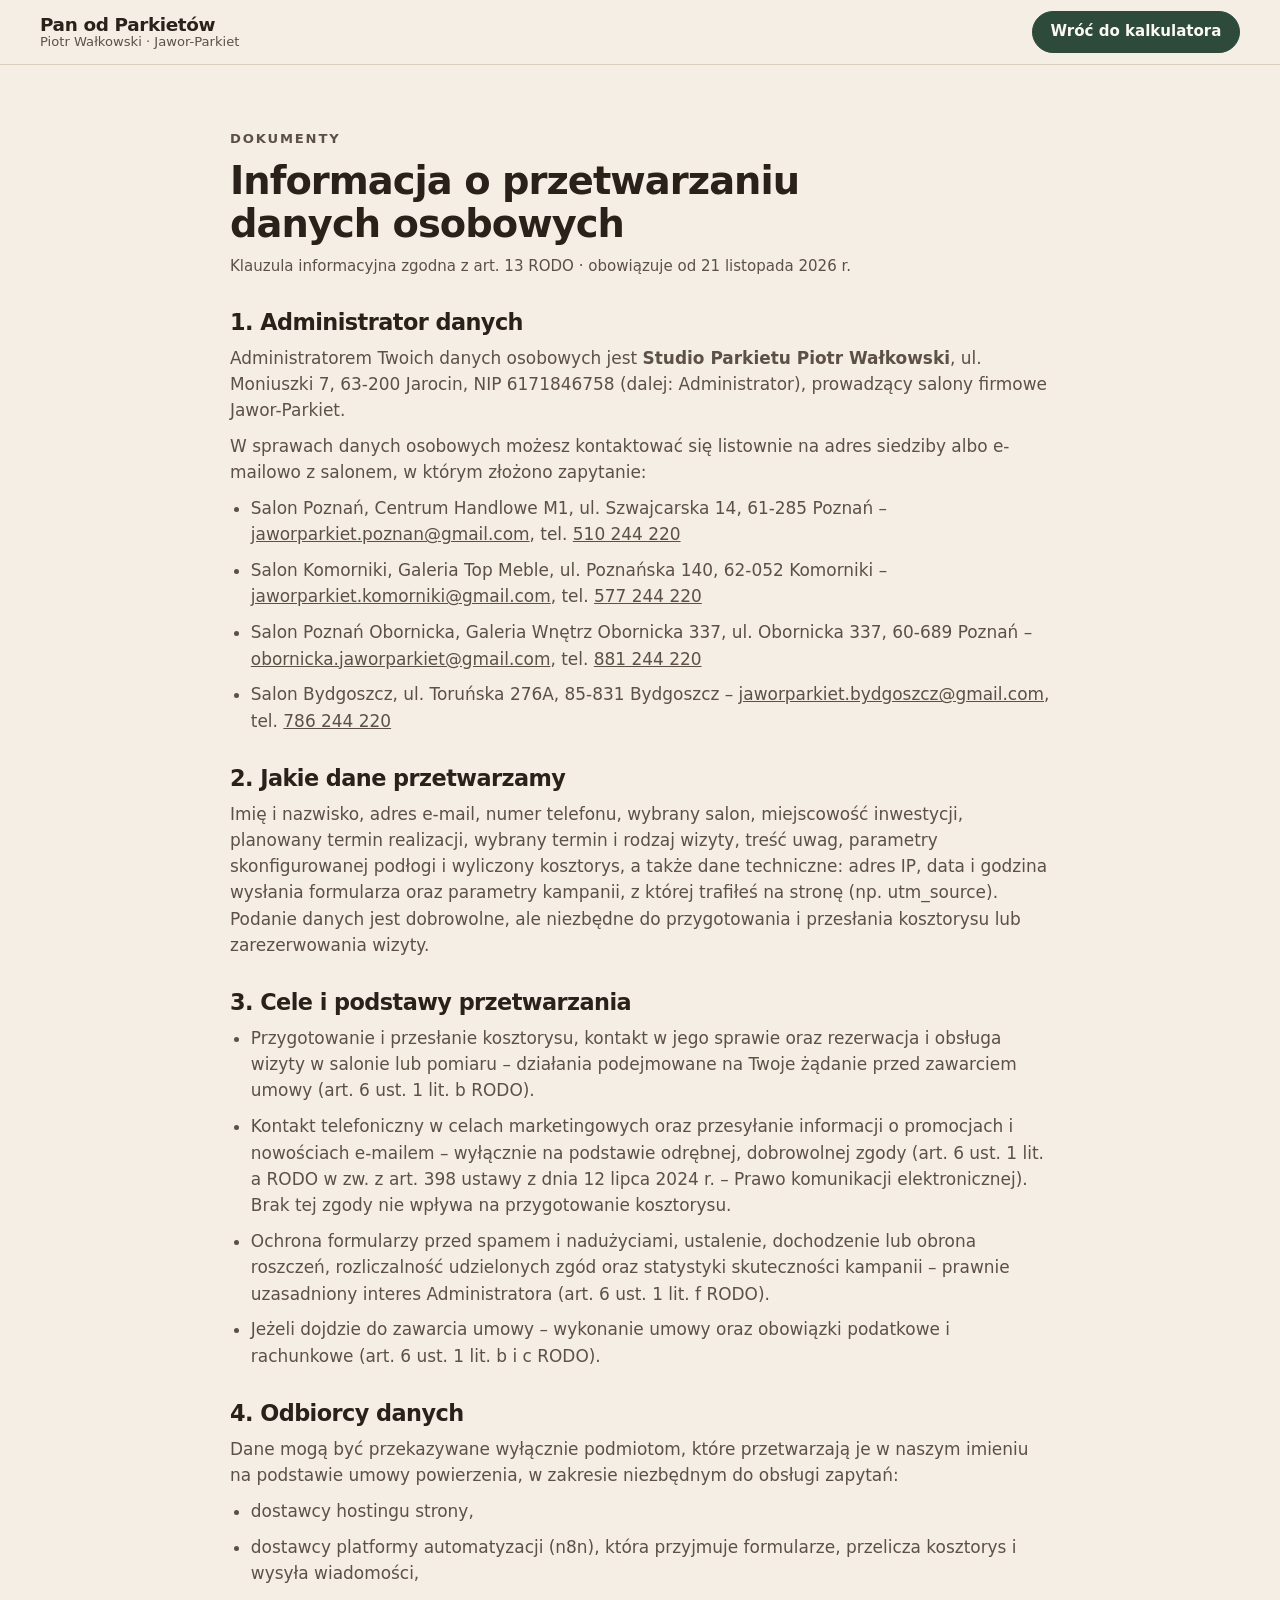
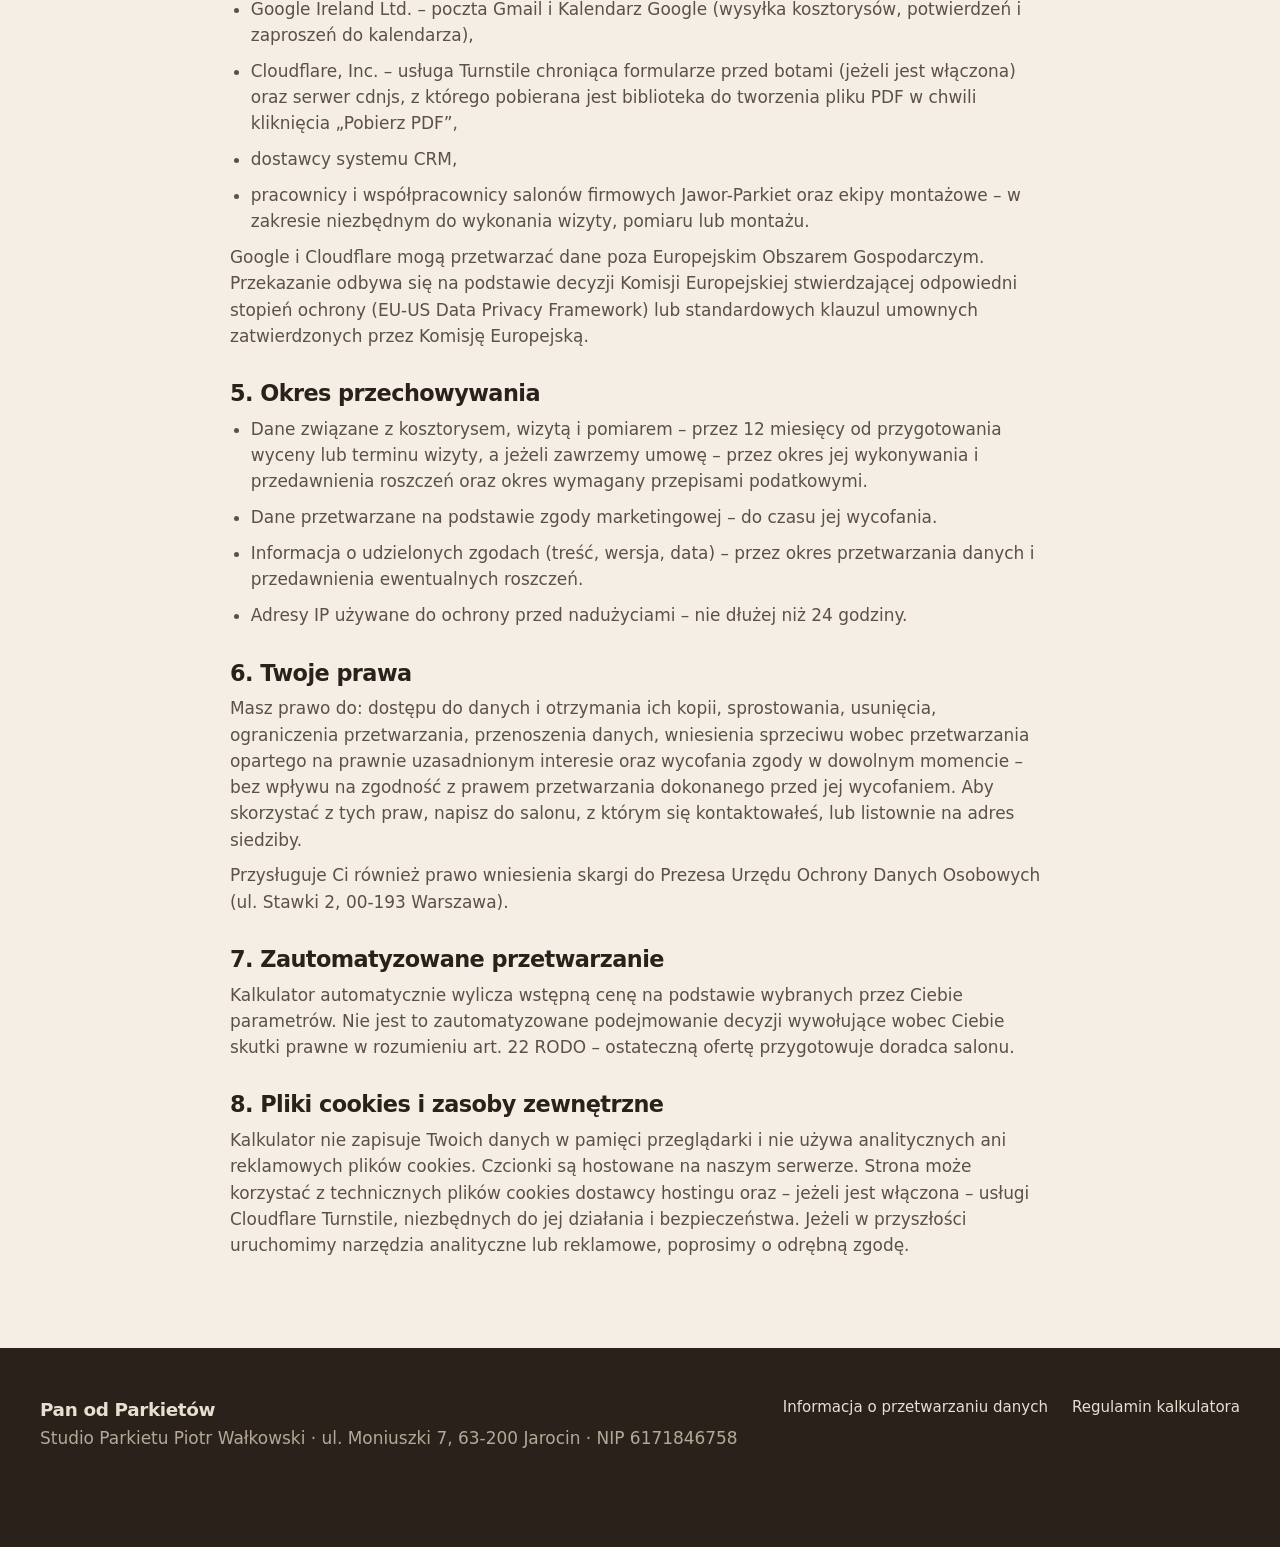
==== polityka-prywatnosci.html @ 7c025606 "Demo konfiguratora Pan od Parkietów (v3) Zastępuje poprzednią wersję: wycena liczona na serwerze, ka" ====
<!doctype html>
<html lang="pl">
<head>
<meta charset="utf-8">
<meta name="viewport" content="width=device-width, initial-scale=1">
<title>Informacja o przetwarzaniu danych osobowych – Pan od Parkietów</title>
<meta name="robots" content="noindex, follow">
<link rel="stylesheet" href="style.css">
</head>
<body>
<header class="topbar"><div class="wrap topbar__in">
  <a href="index.html" class="brand"><span class="brand__name">Pan od Parkietów</span><span class="brand__sub">Piotr Wałkowski · Jawor-Parkiet</span></a>
  <a href="index.html#kalkulator" class="btn btn--sm">Wróć do kalkulatora</a>
</div></header>
<main class="legal"><div class="wrap">
<p class="eyebrow">Dokumenty</p>
<h1>Informacja o przetwarzaniu danych osobowych</h1>
<p class="meta muted">Klauzula informacyjna zgodna z art. 13 RODO · obowiązuje od 21 listopada 2026 r.</p>

<h2>1. Administrator danych</h2>
<p>Administratorem Twoich danych osobowych jest <b>Studio Parkietu Piotr Wałkowski</b>, ul. Moniuszki 7, 63-200 Jarocin, NIP 6171846758 (dalej: Administrator), prowadzący salony firmowe Jawor-Parkiet.</p>
<p>W sprawach danych osobowych możesz kontaktować się listownie na adres siedziby albo e-mailowo z salonem, w którym złożono zapytanie:</p>
<ul>
<li>Salon Poznań, Centrum Handlowe M1, ul. Szwajcarska 14, 61-285 Poznań – <a href="mailto:jaworparkiet.poznan@gmail.com">jaworparkiet.poznan@gmail.com</a>, tel. <a href="tel:+48510244220">510 244 220</a></li>
<li>Salon Komorniki, Galeria Top Meble, ul. Poznańska 140, 62-052 Komorniki – <a href="mailto:jaworparkiet.komorniki@gmail.com">jaworparkiet.komorniki@gmail.com</a>, tel. <a href="tel:+48577244220">577 244 220</a></li>
<li>Salon Poznań Obornicka, Galeria Wnętrz Obornicka 337, ul. Obornicka 337, 60-689 Poznań – <a href="mailto:obornicka.jaworparkiet@gmail.com">obornicka.jaworparkiet@gmail.com</a>, tel. <a href="tel:+48881244220">881 244 220</a></li>
<li>Salon Bydgoszcz, ul. Toruńska 276A, 85-831 Bydgoszcz – <a href="mailto:jaworparkiet.bydgoszcz@gmail.com">jaworparkiet.bydgoszcz@gmail.com</a>, tel. <a href="tel:+48786244220">786 244 220</a></li>
</ul>

<h2>2. Jakie dane przetwarzamy</h2>
<p>Imię i nazwisko, adres e-mail, numer telefonu, wybrany salon, miejscowość inwestycji, planowany termin realizacji, wybrany termin i rodzaj wizyty, treść uwag, parametry skonfigurowanej podłogi i wyliczony kosztorys, a także dane techniczne: adres IP, data i godzina wysłania formularza oraz parametry kampanii, z której trafiłeś na stronę (np. utm_source). Podanie danych jest dobrowolne, ale niezbędne do przygotowania i przesłania kosztorysu lub zarezerwowania wizyty.</p>

<h2>3. Cele i podstawy przetwarzania</h2>
<ul>
<li>Przygotowanie i przesłanie kosztorysu, kontakt w jego sprawie oraz rezerwacja i obsługa wizyty w salonie lub pomiaru – działania podejmowane na Twoje żądanie przed zawarciem umowy (art. 6 ust. 1 lit. b RODO).</li>
<li>Kontakt telefoniczny w celach marketingowych oraz przesyłanie informacji o promocjach i nowościach e-mailem – wyłącznie na podstawie odrębnej, dobrowolnej zgody (art. 6 ust. 1 lit. a RODO w zw. z art. 398 ustawy z dnia 12 lipca 2024 r. – Prawo komunikacji elektronicznej). Brak tej zgody nie wpływa na przygotowanie kosztorysu.</li>
<li>Ochrona formularzy przed spamem i nadużyciami, ustalenie, dochodzenie lub obrona roszczeń, rozliczalność udzielonych zgód oraz statystyki skuteczności kampanii – prawnie uzasadniony interes Administratora (art. 6 ust. 1 lit. f RODO).</li>
<li>Jeżeli dojdzie do zawarcia umowy – wykonanie umowy oraz obowiązki podatkowe i rachunkowe (art. 6 ust. 1 lit. b i c RODO).</li>
</ul>

<h2>4. Odbiorcy danych</h2>
<p>Dane mogą być przekazywane wyłącznie podmiotom, które przetwarzają je w naszym imieniu na podstawie umowy powierzenia, w zakresie niezbędnym do obsługi zapytań:</p>
<ul>
<li>dostawcy hostingu strony,</li>
<li>dostawcy platformy automatyzacji (n8n), która przyjmuje formularze, przelicza kosztorys i wysyła wiadomości,</li>
<li>Google Ireland Ltd. – poczta Gmail i Kalendarz Google (wysyłka kosztorysów, potwierdzeń i zaproszeń do kalendarza),</li>
<li>Cloudflare, Inc. – usługa Turnstile chroniąca formularze przed botami (jeżeli jest włączona) oraz serwer cdnjs, z którego pobierana jest biblioteka do tworzenia pliku PDF w chwili kliknięcia „Pobierz PDF”,</li>
<li>dostawcy systemu CRM,</li>
<li>pracownicy i współpracownicy salonów firmowych Jawor-Parkiet oraz ekipy montażowe – w zakresie niezbędnym do wykonania wizyty, pomiaru lub montażu.</li>
</ul>
<p>Google i Cloudflare mogą przetwarzać dane poza Europejskim Obszarem Gospodarczym. Przekazanie odbywa się na podstawie decyzji Komisji Europejskiej stwierdzającej odpowiedni stopień ochrony (EU-US Data Privacy Framework) lub standardowych klauzul umownych zatwierdzonych przez Komisję Europejską.</p>

<h2>5. Okres przechowywania</h2>
<ul>
<li>Dane związane z kosztorysem, wizytą i pomiarem – przez 12 miesięcy od przygotowania wyceny lub terminu wizyty, a jeżeli zawrzemy umowę – przez okres jej wykonywania i przedawnienia roszczeń oraz okres wymagany przepisami podatkowymi.</li>
<li>Dane przetwarzane na podstawie zgody marketingowej – do czasu jej wycofania.</li>
<li>Informacja o udzielonych zgodach (treść, wersja, data) – przez okres przetwarzania danych i przedawnienia ewentualnych roszczeń.</li>
<li>Adresy IP używane do ochrony przed nadużyciami – nie dłużej niż 24 godziny.</li>
</ul>

<h2>6. Twoje prawa</h2>
<p>Masz prawo do: dostępu do danych i otrzymania ich kopii, sprostowania, usunięcia, ograniczenia przetwarzania, przenoszenia danych, wniesienia sprzeciwu wobec przetwarzania opartego na prawnie uzasadnionym interesie oraz wycofania zgody w dowolnym momencie – bez wpływu na zgodność z prawem przetwarzania dokonanego przed jej wycofaniem. Aby skorzystać z tych praw, napisz do salonu, z którym się kontaktowałeś, lub listownie na adres siedziby.</p>
<p>Przysługuje Ci również prawo wniesienia skargi do Prezesa Urzędu Ochrony Danych Osobowych (ul. Stawki 2, 00-193 Warszawa).</p>

<h2>7. Zautomatyzowane przetwarzanie</h2>
<p>Kalkulator automatycznie wylicza wstępną cenę na podstawie wybranych przez Ciebie parametrów. Nie jest to zautomatyzowane podejmowanie decyzji wywołujące wobec Ciebie skutki prawne w rozumieniu art. 22 RODO – ostateczną ofertę przygotowuje doradca salonu.</p>

<h2>8. Pliki cookies i zasoby zewnętrzne</h2>
<p>Kalkulator nie zapisuje Twoich danych w pamięci przeglądarki i nie używa analitycznych ani reklamowych plików cookies. Czcionki są hostowane na naszym serwerze. Strona może korzystać z technicznych plików cookies dostawcy hostingu oraz – jeżeli jest włączona – usługi Cloudflare Turnstile, niezbędnych do jej działania i bezpieczeństwa. Jeżeli w przyszłości uruchomimy narzędzia analityczne lub reklamowe, poprosimy o odrębną zgodę.</p>

</div></main>
<footer class="footer"><div class="wrap footer__in">
  <div><span class="brand__name">Pan od Parkietów</span><p class="muted">Studio Parkietu Piotr Wałkowski · ul. Moniuszki 7, 63-200 Jarocin · NIP 6171846758</p></div>
  <div class="footer__links"><a href="polityka-prywatnosci.html">Informacja o przetwarzaniu danych</a><a href="regulamin.html">Regulamin kalkulatora</a></div>
</div></footer>
</body></html>
---- style.css ----
/* Inter hostowany lokalnie (bez Google Fonts – brak przekazywania IP do Google).
   Plik fonts/InterVariable.woff2: https://rsms.me/inter/ (licencja SIL OFL). Gdy go brak, strona użyje czcionki systemowej. */
@font-face{font-family:'Inter';font-style:normal;font-weight:100 900;font-display:swap;src:url(fonts/InterVariable.woff2) format('woff2')}
:root{
  --bg:#f4eee4; --bg2:#ebe3d5; --paper:#fbf8f2; --ink:#2a211b; --ink2:#5d5147; --line:#d9cdbb;
  --green:#2d4a3a; --green2:#24392d; --brass:#a9824a; --brass-l:#e7d6b6; --ok:#3f6b4f; --bad:#a3402a;
  --serif:'Inter', system-ui, -apple-system, 'Segoe UI', Roboto, sans-serif; --sans:var(--serif);
  --r:14px; --r-s:9px;
  --t-xs:clamp(.75rem,.72rem + .15vw,.82rem); --t-sm:clamp(.86rem,.83rem + .15vw,.94rem); --t-b:clamp(1rem,.97rem + .15vw,1.06rem);
  --t-lg:clamp(1.15rem,1.05rem + .5vw,1.4rem); --t-xl:clamp(1.6rem,1.3rem + 1.4vw,2.4rem); --t-hero:clamp(2.2rem,1.4rem + 3.6vw,4.4rem);
}
*{box-sizing:border-box;margin:0;padding:0}
html{scroll-behavior:smooth;scroll-padding-top:72px;-webkit-text-size-adjust:100%}
body{font-family:var(--sans);font-size:var(--t-b);line-height:1.55;color:var(--ink);background:var(--bg);-webkit-font-smoothing:antialiased}
img{display:block;max-width:100%;height:auto}
a{color:inherit}
button,input,select{font:inherit;color:inherit}
.wrap{width:min(1200px,100% - 2.5rem);margin-inline:auto}
h1,h2,h3{font-family:var(--serif);font-weight:600;line-height:1.12;letter-spacing:-.025em;text-wrap:balance}
h2{font-size:var(--t-xl);margin-bottom:1.5rem}
h1 em,h2 em{font-style:normal;color:var(--green)}
.eyebrow{font-size:var(--t-xs);text-transform:uppercase;letter-spacing:.14em;font-weight:600;color:var(--brass);margin-bottom:.8rem}
.eyebrow--light{color:var(--brass-l)}
.muted{color:var(--ink2)} .small{font-size:var(--t-sm)}
.sr{position:absolute!important;width:1px;height:1px;overflow:hidden;clip:rect(0 0 0 0);white-space:nowrap;border:0;padding:0;margin:-1px}
.skip{position:absolute;left:1rem;top:-60px;z-index:100;background:var(--ink);color:#fff;padding:.6rem 1rem;border-radius:var(--r-s);text-decoration:none}.skip:focus{top:1rem}
:focus-visible{outline:2px solid var(--brass);outline-offset:3px}

.btn{display:inline-flex;align-items:center;justify-content:center;gap:.5rem;min-height:48px;padding:.75rem 1.4rem;border-radius:999px;border:1.5px solid var(--green);background:var(--green);color:#fbf8f2;text-decoration:none;font-weight:600;cursor:pointer;transition:background .2s,transform .15s,opacity .2s}
.btn:hover{background:var(--green2)} .btn:active{transform:translateY(1px)}
.btn:disabled{opacity:.35;cursor:not-allowed}
.btn--ghost{background:transparent;color:var(--green)} .btn--ghost:hover{background:rgba(45,74,58,.07)}
.btn--sm{min-height:40px;padding:.5rem 1.1rem;font-size:var(--t-sm)}
.btn--block{width:100%}
.link{background:none;border:0;color:var(--green);font-weight:600;text-decoration:none;cursor:pointer;padding:.25rem 0}
.link:hover{text-decoration:underline}

/* topbar */
.topbar{position:sticky;top:0;z-index:30;background:rgba(244,238,228,.88);backdrop-filter:blur(10px);border-bottom:1px solid var(--line)}
.topbar__in{display:flex;align-items:center;gap:1.5rem;height:64px}
.brand{text-decoration:none;display:flex;flex-direction:column;line-height:1.1;margin-right:auto}
.brand__name{font-family:var(--serif);font-size:1.15rem;font-weight:700;letter-spacing:-.02em}
.brand__sub{font-size:var(--t-xs);color:var(--ink2)}
.topnav{display:flex;gap:1.5rem;font-size:var(--t-sm)} .topnav a{text-decoration:none;color:var(--ink2)} .topnav a:hover{color:var(--ink)}

/* hero */
.hero{padding:clamp(2.5rem,5vw,5rem) 0 clamp(3rem,6vw,6rem)}
.hero__grid{display:grid;grid-template-columns:1.15fr .85fr;gap:clamp(2rem,5vw,5rem);align-items:center}
.hero h1{font-size:var(--t-hero);margin-bottom:1.5rem}
.lead{font-size:var(--t-lg);color:var(--ink2);max-width:36ch;line-height:1.5;margin-bottom:2rem}
.hero__cta{display:flex;flex-wrap:wrap;gap:.75rem}
.micro{margin-top:1rem;font-size:var(--t-sm);color:var(--ink2)}
.hero__media{position:relative;border-radius:var(--r);overflow:hidden;aspect-ratio:4/5;box-shadow:0 30px 60px -30px rgba(42,33,27,.45)}
.hero__media img{width:100%;height:100%;object-fit:cover;object-position:50% 20%}
.hero__tag{position:absolute;left:1rem;bottom:1rem;background:var(--paper);border-radius:var(--r-s);padding:.6rem .9rem;font-size:var(--t-xs);color:var(--ink2);display:flex;flex-direction:column}
.hero__tag span{font-family:var(--serif);font-size:1rem;font-weight:600;color:var(--ink)}

/* trust */
.trust{border-block:1px solid var(--line);background:var(--paper)}
.trust__grid{display:grid;grid-template-columns:repeat(4,1fr)}
.trust__grid div{padding:1.6rem 1rem;display:flex;flex-direction:column;gap:.2rem;border-left:1px solid var(--line)}
.trust__grid div:first-child{border-left:0}
.trust strong{font-family:var(--serif);font-size:var(--t-xl);font-weight:700;color:var(--green)}
.trust span{font-size:var(--t-sm);color:var(--ink2)}

/* how */
.how{padding:clamp(4rem,8vw,7rem) 0}
.how__list{list-style:none;display:grid;grid-template-columns:repeat(3,1fr);gap:2rem}
.how__list li{border-top:2px solid var(--ink);padding-top:1.2rem}
.how__n{font-family:var(--serif);color:var(--brass);font-size:var(--t-lg)}
.how__list h3{font-size:var(--t-lg);margin:.4rem 0 .5rem}
.how__list p{color:var(--ink2);max-width:34ch}

/* calculator */
.calc{background:var(--green2);color:#f4eee4;padding:clamp(3.5rem,7vw,6rem) 0;background-image:radial-gradient(1200px 500px at 90% -10%,rgba(169,130,74,.22),transparent 60%)}
.calc h2{color:#fbf8f2;margin:0}
.calc__head{display:flex;justify-content:space-between;align-items:flex-end;gap:2rem;margin-bottom:2rem;flex-wrap:wrap}
.progress{min-width:260px;flex:0 1 340px}
.progress__label{font-size:var(--t-sm);color:var(--brass-l)}
.progress__bar{height:4px;background:rgba(255,255,255,.15);border-radius:4px;margin-top:.5rem;overflow:hidden}
.progress__bar i{display:block;height:100%;background:var(--brass-l);width:12%;transition:width .4s ease}
.calc__body{display:grid;grid-template-columns:1fr 300px;gap:1.5rem;align-items:start}
.calc__panel{background:var(--paper);color:var(--ink);border-radius:var(--r);padding:clamp(1.25rem,3vw,2.25rem);min-height:480px;display:flex;flex-direction:column}
.step{flex:1;animation:fade .2s ease}
@keyframes fade{from{opacity:0;transform:translateY(6px)}to{opacity:1;transform:none}}
.step__t{font-size:var(--t-xl);margin-bottom:.5rem}
.step__s{color:var(--ink2);margin-bottom:1.5rem;max-width:60ch}
.opts{display:grid;gap:.9rem}
.opts--2{grid-template-columns:repeat(2,1fr)} .opts--3{grid-template-columns:repeat(3,1fr)} .opts--4{grid-template-columns:repeat(4,1fr)}
.opts--list{grid-template-columns:1fr 1fr}
.opt{position:relative;text-align:left;background:#fff;border:1.5px solid var(--line);border-radius:var(--r);padding:1rem;display:flex;flex-direction:column;gap:.45rem;cursor:pointer;transition:border-color .2s,box-shadow .2s,transform .15s;min-height:56px}
.opt:hover:not(:disabled){border-color:var(--brass);box-shadow:0 8px 24px -14px rgba(42,33,27,.35)}
.opt.is-sel{border-color:var(--green);box-shadow:0 0 0 2px var(--green) inset}
.opt.is-sel::after{content:"✓";position:absolute;top:.6rem;right:.7rem;width:22px;height:22px;border-radius:50%;background:var(--green);color:#fff;font-size:.75rem;display:grid;place-items:center}
.opt:disabled{opacity:.42;cursor:not-allowed;background:var(--bg)}
.opt__n{font-family:var(--serif);font-size:1.2rem;font-weight:500;display:flex;align-items:center;gap:.5rem;flex-wrap:wrap}
.opt__d{font-size:var(--t-sm);color:var(--ink2);line-height:1.4}
.opt__d--note{color:var(--brass);margin-top:.15rem}
.opt__pic{background:var(--bg);border-radius:var(--r-s);padding:.8rem;color:var(--green);display:block}
.picto{width:100%;height:auto;display:block}
.chip{align-self:flex-start;font-size:var(--t-xs);font-weight:600;padding:.2rem .6rem;border-radius:999px;background:var(--bg2);color:var(--ink2);white-space:nowrap}
.chip--ok{background:#e1ebe3;color:var(--ok)} .chip--acc{background:var(--brass-l);color:#6b4f25}
.row{display:flex;justify-content:space-between;align-items:center;gap:1rem;width:100%}
.row>span{display:flex;flex-direction:column;gap:.3rem}
.plank{width:150px;flex:none;height:auto} .plank rect{fill:#c9a578;stroke:#8a6a43;stroke-width:.8}

/* wood swatches */
.wood{display:block;height:84px;border-radius:var(--r-s);background-color:var(--tone);
  background-image:repeating-linear-gradient(92deg,rgba(0,0,0,.07) 0 2px,transparent 2px 9px,rgba(255,255,255,.06) 9px 11px,transparent 11px 19px),
  repeating-linear-gradient(90deg,transparent 0 31%,rgba(0,0,0,.12) 31% calc(31% + 1px),transparent calc(31% + 1px) 66%,rgba(0,0,0,.12) 66% calc(66% + 1px));
  box-shadow:inset 0 0 0 1px rgba(0,0,0,.08)}
.wood--sq{height:auto;aspect-ratio:1}
.knots{display:flex;gap:4px} .knots i{width:10px;height:10px;border-radius:50%;background:var(--bg2)} .knots i.on{background:var(--brass)}

.tabs{display:inline-flex;background:var(--bg);border-radius:999px;padding:4px;margin:.5rem 0 1.5rem;flex-wrap:wrap}
.tab{border:0;background:none;padding:.55rem 1rem;border-radius:999px;cursor:pointer;font-weight:600;font-size:var(--t-sm);color:var(--ink2);min-height:40px}
.tab.is-sel{background:#fff;color:var(--ink);box-shadow:0 1px 4px rgba(0,0,0,.08)}
.tab:disabled{opacity:.4;cursor:not-allowed}
.toggles{display:grid;grid-template-columns:1fr 1fr;gap:.9rem;margin-top:.9rem}
.toggle{display:flex;align-items:center;gap:.8rem;background:#fff;border:1.5px solid var(--line);border-radius:var(--r);padding:.9rem 1rem;cursor:pointer;position:relative}
.toggle>span:first-child{display:flex;flex-direction:column;margin-right:auto} .toggle small{color:var(--ink2);font-size:var(--t-xs)}
.toggle input{position:absolute;opacity:0;pointer-events:none}
.sw{width:42px;height:24px;border-radius:999px;background:var(--bg2);position:relative;flex:none;transition:background .2s}
.sw::after{content:"";position:absolute;top:3px;left:3px;width:18px;height:18px;border-radius:50%;background:#fff;box-shadow:0 1px 3px rgba(0,0,0,.2);transition:transform .2s}
.toggle input:checked+.sw{background:var(--green)} .toggle input:checked+.sw::after{transform:translateX(18px)}
.toggle input:focus-visible+.sw{outline:2px solid var(--brass);outline-offset:2px}
.toggle.is-inc{cursor:default;background:var(--bg)}
.colors{display:grid;grid-template-columns:repeat(8,1fr);gap:.6rem;margin-bottom:1.25rem}
.color{border:0;background:none;cursor:pointer;display:flex;flex-direction:column;gap:.3rem;font-size:var(--t-xs);color:var(--ink2);padding:3px;border-radius:var(--r-s)}
.color .wood{border-radius:7px}
.color.is-sel{box-shadow:0 0 0 2px var(--green);color:var(--ink);font-weight:600}

.field{display:flex;flex-direction:column;gap:.35rem;font-size:var(--t-sm);font-weight:500}
.field small{font-weight:400;color:var(--ink2)}
.field input,.field select{min-height:48px;border:1.5px solid var(--line);border-radius:var(--r-s);padding:.6rem .85rem;background:#fff;font-size:var(--t-b);width:100%}
.field input:focus,.field select:focus{outline:none;border-color:var(--green);box-shadow:0 0 0 3px rgba(45,74,58,.15)}
.field.is-bad input{border-color:var(--bad)}
.field--big{max-width:420px}
.field__wrap{position:relative;display:block}
.field--big input{font-family:var(--serif);font-size:2rem;min-height:72px;padding-right:3.5rem}
.field__wrap b{position:absolute;right:1rem;top:50%;transform:translateY(-50%);font-family:var(--serif);font-size:1.4rem;color:var(--ink2);font-weight:400}
.hint{margin-top:1rem;color:var(--green);font-weight:600;min-height:1.5em}
.rooms{margin-top:1.5rem;max-width:560px}
.rooms summary{cursor:pointer;color:var(--green);font-weight:600}
.room{display:grid;grid-template-columns:1.4fr 1fr auto 1fr auto;gap:.5rem;align-items:center;margin-top:.6rem}
.room input{min-height:44px;border:1.5px solid var(--line);border-radius:var(--r-s);padding:.5rem .7rem;background:#fff;width:100%;min-width:0}
.room__x{width:36px;height:36px;border-radius:50%;border:1px solid var(--line);background:#fff;cursor:pointer}
.rooms .link{margin-top:.6rem}
.grid2{display:grid;grid-template-columns:1fr 1fr;gap:1rem}
.consents{border:0;margin-top:1.4rem;display:flex;flex-direction:column;gap:.7rem}
.check{display:flex;gap:.7rem;align-items:flex-start;font-size:var(--t-sm);line-height:1.45;cursor:pointer;padding:.2rem;border-radius:6px}
.check input{width:20px;height:20px;flex:none;margin-top:1px;accent-color:var(--green)}
.check b{color:var(--bad)}
.check.is-bad{background:#f6e3dd}
.rodo{font-size:var(--t-xs);color:var(--ink2);border-top:1px solid var(--line);padding-top:.8rem;margin-top:.3rem}
.err{color:var(--bad);font-weight:600;min-height:1.4em;margin-top:.6rem}

.nav{display:flex;justify-content:space-between;align-items:center;gap:1rem;margin-top:2rem;padding-top:1.25rem;border-top:1px solid var(--line)}

/* summary */
.summary{background:rgba(251,248,242,.06);border:1px solid rgba(251,248,242,.14);border-radius:var(--r);padding:1.25rem;position:sticky;top:84px}
.summary__title{font-family:var(--serif);font-size:1.2rem;margin-bottom:.9rem}
.summary__swatch{--tone:#cdb58f;height:120px;border-radius:var(--r-s);background:var(--tone);margin-bottom:1rem;color:rgba(0,0,0,.35);overflow:hidden;transition:background .3s}
.summary__swatch .picto{height:100%;width:100%;object-fit:cover} .summary__swatch .picto g{stroke-width:1.6}
.summary dl{display:grid;grid-template-columns:auto 1fr;gap:.45rem .9rem;font-size:var(--t-sm)}
.summary dt{color:var(--brass-l)} .summary dd{color:#fbf8f2}
.summary__note{margin-top:1rem;font-size:var(--t-xs);color:rgba(244,238,228,.7);border-top:1px solid rgba(251,248,242,.14);padding-top:.9rem}

/* quote */
.quote{animation:fade .4s ease}
.quote__head{display:flex;justify-content:space-between;gap:1rem;flex-wrap:wrap;align-items:flex-start;margin-bottom:1.25rem}
.quote__meta{display:flex;flex-direction:column;text-align:right;font-size:var(--t-xs);color:var(--ink2)}
.quote__spec{display:grid;grid-template-columns:160px 1fr;gap:1.25rem;align-items:center;background:var(--bg);border-radius:var(--r);padding:1rem;margin-bottom:1.25rem}
.quote__vis{--tone:#cdb58f;background:var(--tone);border-radius:var(--r-s);aspect-ratio:3/2;color:rgba(0,0,0,.35);overflow:hidden}
.quote__spec dl{display:grid;grid-template-columns:auto 1fr;gap:.35rem 1rem;font-size:var(--t-sm)} .quote__spec dt{color:var(--ink2)} .quote__spec dd{font-weight:500}
.qt{width:100%;border-collapse:collapse;font-variant-numeric:tabular-nums}
.qt td{padding:.8rem 0;border-bottom:1px solid var(--line);vertical-align:top}
.qt td:last-child{text-align:right;white-space:nowrap;padding-left:1rem;font-weight:500}
.qt small{display:block;color:var(--ink2);font-size:var(--t-xs);margin-top:.15rem}
.qt__sub td{font-weight:600}
.qt tfoot td{border:0;padding-top:1rem;font-family:var(--serif);font-size:var(--t-xl);color:var(--green)}
.qt tfoot td:first-child{font-size:var(--t-lg);color:var(--ink)}
.quote__glue,.quote__tech{background:var(--bg);border-radius:var(--r);padding:1rem 1.1rem;margin-top:1rem}
.quote__glue ul{list-style:none;margin:.5rem 0;display:flex;flex-direction:column;gap:.4rem}
.quote__glue small{color:var(--ink2)}
.bucket{display:inline-grid;place-items:center;min-width:2.4rem;height:2rem;border-radius:6px;background:var(--green);color:#fff;font-weight:600;margin-right:.5rem;font-size:var(--t-sm)}
.disclaimer{font-size:var(--t-xs);color:var(--ink2);margin-top:1rem}
.quote__cta{display:flex;flex-wrap:wrap;gap:.7rem;margin-top:1.5rem}
.restart{margin-top:1rem}

/* why */
.why{padding:clamp(4rem,8vw,7rem) 0}
.why__grid{display:grid;grid-template-columns:1fr 1fr;gap:clamp(2rem,5vw,5rem);align-items:center}
.why__img{border-radius:var(--r);overflow:hidden;aspect-ratio:4/3} .why__img img{width:100%;height:100%;object-fit:cover}
.ticks{list-style:none;display:flex;flex-direction:column;gap:1rem}
.ticks li{padding-left:1.8rem;position:relative;color:var(--ink2)}
.ticks li::before{content:"";position:absolute;left:0;top:.45em;width:12px;height:12px;border-radius:2px;background:var(--brass);transform:rotate(45deg)}
.ticks b{color:var(--ink);font-weight:600}

/* gallery */
.gallery{padding:0 0 clamp(4rem,8vw,7rem)}
.gallery__head{display:flex;justify-content:space-between;align-items:flex-end;gap:1rem;flex-wrap:wrap;margin-bottom:1.5rem} .gallery__head h2{margin:0}
.gallery__grid{display:grid;grid-template-columns:repeat(3,1fr);gap:1rem}
.gallery figure{border-radius:var(--r);overflow:hidden;position:relative;aspect-ratio:4/5}
.gallery img{width:100%;height:100%;object-fit:cover;transition:transform .6s ease}
.gallery figure:hover img{transform:scale(1.04)}
.gallery figcaption{position:absolute;left:1rem;bottom:1rem;background:var(--paper);padding:.4rem .8rem;border-radius:999px;font-size:var(--t-sm);font-weight:500}

/* salons */
.salons{background:var(--paper);border-block:1px solid var(--line);padding:clamp(4rem,8vw,6rem) 0}
.salons__grid{display:grid;grid-template-columns:repeat(4,1fr);gap:1rem}
.salon{border:1px solid var(--line);border-radius:var(--r);padding:1.4rem;display:flex;flex-direction:column;gap:.4rem;background:var(--bg)}
.salon h3{font-size:var(--t-lg)} .salon__place{color:var(--brass);font-size:var(--t-sm);font-weight:600} .salon__addr{font-weight:500}
.salon__contact{display:flex;flex-direction:column;gap:.2rem;font-size:var(--t-sm);margin-top:.3rem;overflow-wrap:normal} .salon__contact a{color:var(--green);text-decoration:none} .salon__contact a:hover{text-decoration:underline}
.salon .btn{margin-top:auto;align-self:flex-start} .salon__contact{margin-bottom:.8rem}
/* modal */
.modal{margin:auto;max-height:92dvh;overflow:auto;border:0;border-radius:var(--r);padding:0;max-width:min(640px,94vw);width:100%;background:var(--paper);color:var(--ink);box-shadow:0 30px 80px rgba(0,0,0,.35)}
.modal::backdrop{background:rgba(42,33,27,.55)}
.modal__in{padding:clamp(1.25rem,3vw,2rem);position:relative}
.modal__x{position:absolute;top:.8rem;right:.8rem;width:40px;height:40px;border-radius:50%;border:1px solid var(--line);background:#fff;cursor:pointer;font-size:1.3rem;line-height:1}
.field--full{grid-column:1/-1}
.modal__foot{display:flex;justify-content:space-between;align-items:center;gap:1rem;flex-wrap:wrap;margin-top:1rem}
.quote__brand{display:flex;justify-content:space-between;gap:1rem;flex-wrap:wrap;font-size:var(--t-xs);color:var(--ink2);border-bottom:1px solid var(--line);padding-bottom:.8rem;margin-bottom:1.2rem}
.quote__brand b{color:var(--ink)}
.quote.is-pdf{animation:none;background:#fff;padding:4px}
/* legal pages */
.legal{padding:clamp(2.5rem,5vw,4rem) 0 5rem} .legal .wrap{max-width:820px}
.legal h1{font-size:var(--t-xl);margin-bottom:.6rem} .legal h2{font-size:var(--t-lg);margin:2rem 0 .6rem}
.legal p,.legal li{color:var(--ink2);margin-bottom:.6rem} .legal ol,.legal ul{padding-left:1.3rem} .legal .meta{font-size:var(--t-sm);margin-bottom:2rem}

/* faq */
.faq{padding:clamp(4rem,8vw,7rem) 0}
.faq__wrap{display:grid;grid-template-columns:.8fr 1.2fr;gap:3rem}
.faq details{border-bottom:1px solid var(--line);padding:1.1rem 0}
.faq summary{cursor:pointer;font-family:var(--serif);font-size:var(--t-lg);list-style:none;display:flex;justify-content:space-between;gap:1rem}
.faq summary::after{content:"+";color:var(--brass);font-family:var(--sans);font-size:1.4rem;line-height:1}
.faq details[open] summary::after{content:"–"}
.faq details p{color:var(--ink2);margin-top:.7rem;max-width:62ch}

.footer{background:var(--ink);color:#e8dfd1;padding:3rem 0 6rem}
.footer .muted{color:#b5a898}
.footer__in{display:grid;grid-template-columns:1fr auto;gap:1.5rem}
.footer__links{display:flex;gap:1.5rem;font-size:var(--t-sm)} .footer__links a{text-decoration:none}
.footer__in>p{grid-column:1/-1;border-top:1px solid #4a3f37;padding-top:1.25rem}

.mobile-cta{display:none}
.toast{opacity:0;visibility:hidden;position:fixed;left:50%;bottom:1.5rem;transform:translate(-50%,150%);background:var(--ink);color:#fbf8f2;padding:.9rem 1.2rem;border-radius:var(--r-s);font-size:var(--t-sm);max-width:min(92vw,520px);z-index:50;transition:transform .35s ease;box-shadow:0 12px 30px rgba(0,0,0,.25)}
.toast.is-on{transform:translate(-50%,0);opacity:1;visibility:visible}
.calc__body.is-done{grid-template-columns:minmax(0,860px)} .calc__body.is-done .summary{display:none}

@media (max-width:980px){
  .salons__grid{grid-template-columns:repeat(2,1fr)}
  .calc__body{grid-template-columns:1fr} .summary{position:static;order:-1;display:grid;grid-template-columns:90px 1fr;gap:.2rem 1rem;padding:1rem}
  .summary__title{grid-column:1/-1;margin-bottom:.4rem} .summary__swatch{height:70px;margin:0} .summary__note{grid-column:1/-1}
  .opts--4{grid-template-columns:repeat(2,1fr)} .colors{grid-template-columns:repeat(4,1fr)}
  .topnav{display:none}
}
@media (max-width:760px){
  .hero__grid,.why__grid,.faq__wrap{grid-template-columns:1fr}
  .hero__media{order:-1}
  .trust__grid{grid-template-columns:1fr 1fr} .trust__grid div:nth-child(3){border-left:0} .trust__grid div:nth-child(n+3){border-top:1px solid var(--line)}
  .how__list,.salons__grid{grid-template-columns:1fr}
  .hero__media{aspect-ratio:1}
  .gallery__grid{grid-template-columns:1fr}
  .opts--3,.opts--2,.opts--list,.toggles,.grid2{grid-template-columns:1fr}
  .opts--3 .opt{flex-direction:row;flex-wrap:wrap;align-items:center}
  .opts--3 .opt__pic{width:110px;padding:.5rem}
  .opts--3 .opt__n{flex:1 1 140px}
  .opts--3 .opt__d{flex-basis:100%}
  .quote__spec{grid-template-columns:1fr} .quote__vis{max-width:220px}
  .quote__meta{text-align:left}
  .footer__in{grid-template-columns:1fr}
  .mobile-cta{display:block;position:fixed;left:0;right:0;bottom:0;padding:.75rem 1rem calc(.75rem + env(safe-area-inset-bottom));background:rgba(244,238,228,.94);backdrop-filter:blur(8px);border-top:1px solid var(--line);z-index:40;transition:transform .3s}
  .mobile-cta.is-hidden{transform:translateY(110%)}
  .topbar .btn--sm{display:none}
  .room{grid-template-columns:1fr 1fr auto 1fr auto}
  .summary{grid-template-columns:64px 1fr;align-items:center}
  .summary__title,.summary__note{display:none}
  .summary__swatch{height:48px}
  .summary dl{display:flex;flex-wrap:wrap;gap:0;font-size:var(--t-xs)}
  .summary dt{display:none}
  .summary dd:not(:last-child)::after{content:" · ";color:var(--brass-l);white-space:pre}
  .plank{width:96px}
}
@media (prefers-reduced-motion:reduce){*{animation:none!important;transition:none!important}html{scroll-behavior:auto}}
@media print{
  .topbar,.hero,.trust,.how,.why,.gallery,.salons,.faq,.footer,.mobile-cta,.summary,.calc__head,.quote__cta,.restart,.toast{display:none!important}
  body,.calc{background:#fff!important;color:#000} .calc{padding:0} .calc__panel{box-shadow:none;padding:0}
}
.days{display:flex;gap:.45rem;overflow-x:auto;padding-bottom:.3rem;scrollbar-width:thin}
.day{flex:none;width:62px;border:1.5px solid var(--line);background:#fff;border-radius:var(--r-s);padding:.45rem 0;display:flex;flex-direction:column;align-items:center;cursor:pointer;line-height:1.2}
.day b{font-size:1.15rem} .day small{font-size:var(--t-xs);color:var(--ink2)}
.day.is-sel{border-color:var(--green);background:var(--green);color:#fff} .day.is-sel small{color:#dfe8e1}
.slots{display:flex;flex-wrap:wrap;gap:.45rem;min-height:44px;align-items:center}
.slot{border:1.5px solid var(--line);background:#fff;border-radius:999px;padding:.5rem 1rem;cursor:pointer;font-weight:600;min-height:40px}
.slot:hover,.day:hover{border-color:var(--brass)}
.slot.is-sel{border-color:var(--green);background:var(--green);color:#fff}
.picked{color:var(--green);font-weight:600;min-height:1.4em;margin-top:.6rem;font-size:var(--t-sm)}

/* --- dodatki v2 --- */
.topcall{display:inline-flex;align-items:center;gap:.4rem;text-decoration:none;font-weight:600;font-size:var(--t-sm);color:var(--green);white-space:nowrap}
.topcall:hover{text-decoration:underline}
.btn--icon{flex:none;width:48px;padding:0}
.step__t:focus{outline:none}
.gallery__note{margin-top:1rem} .gallery__note a{color:var(--green)}
.status{border-radius:var(--r-s);padding:.75rem 1rem;margin:0 0 1.25rem;font-size:var(--t-sm);line-height:1.45}
.status p+p{margin-top:.3rem}
.status--wait{background:var(--bg);color:var(--ink2)}
.status--ok{background:#e1ebe3;color:var(--ok)}
.status--bad{background:#f6e3dd;color:var(--bad)} .status--bad .link{color:var(--bad);text-decoration:underline}
.field.is-bad select{border-color:var(--bad)}
.ts{margin-top:1rem;min-height:0} .ts:empty{display:none} .ts--inline{margin-top:.6rem}
.calc .micro{color:var(--ink2);font-size:var(--t-xs);margin-top:1rem}
@media (max-width:760px){
  .topcall span{display:none}
  .topcall{width:40px;height:40px;justify-content:center;border:1.5px solid var(--green);border-radius:50%}
  .mobile-cta{display:flex;gap:.6rem}
}
.wood--cls{height:64px;margin-bottom:.15rem}
.summary__swatch,.quote__vis{background-size:cover;background-position:center}
.summary__swatch .picto,.quote__vis .picto{opacity:.85}
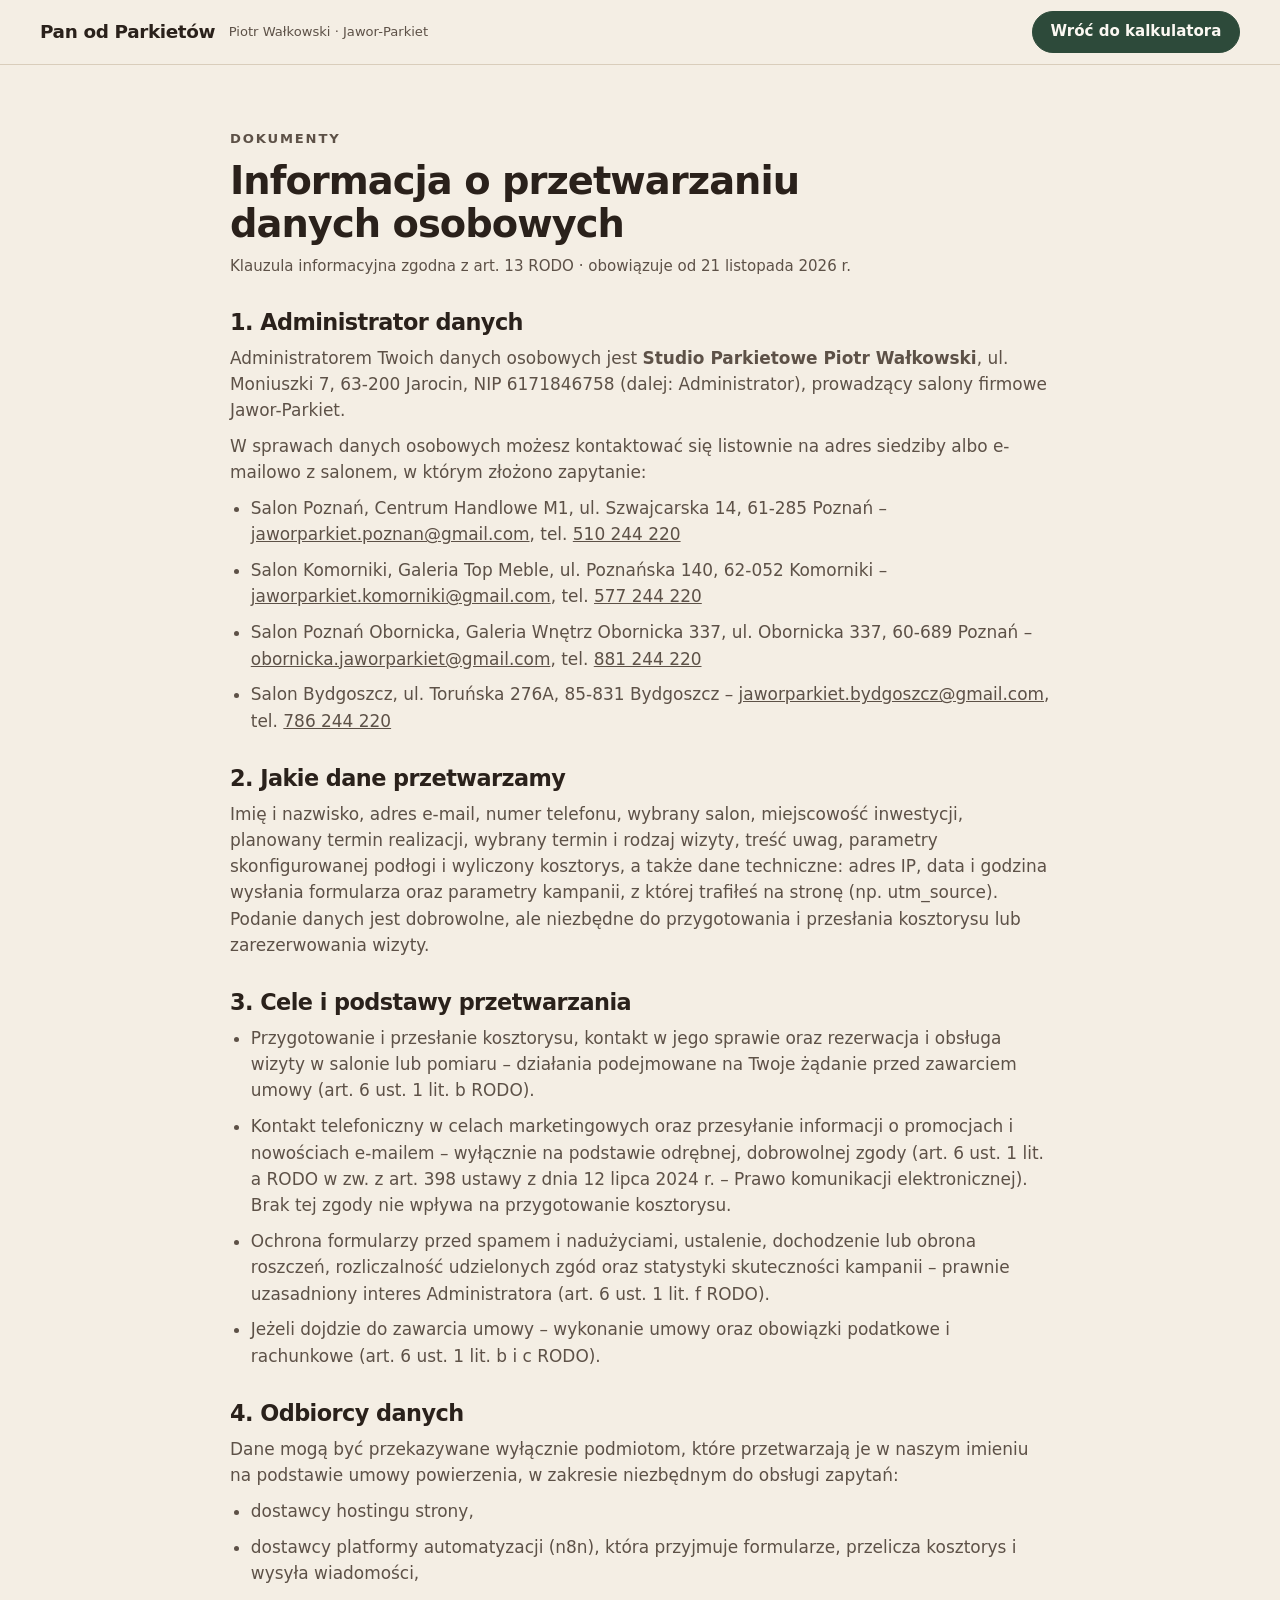
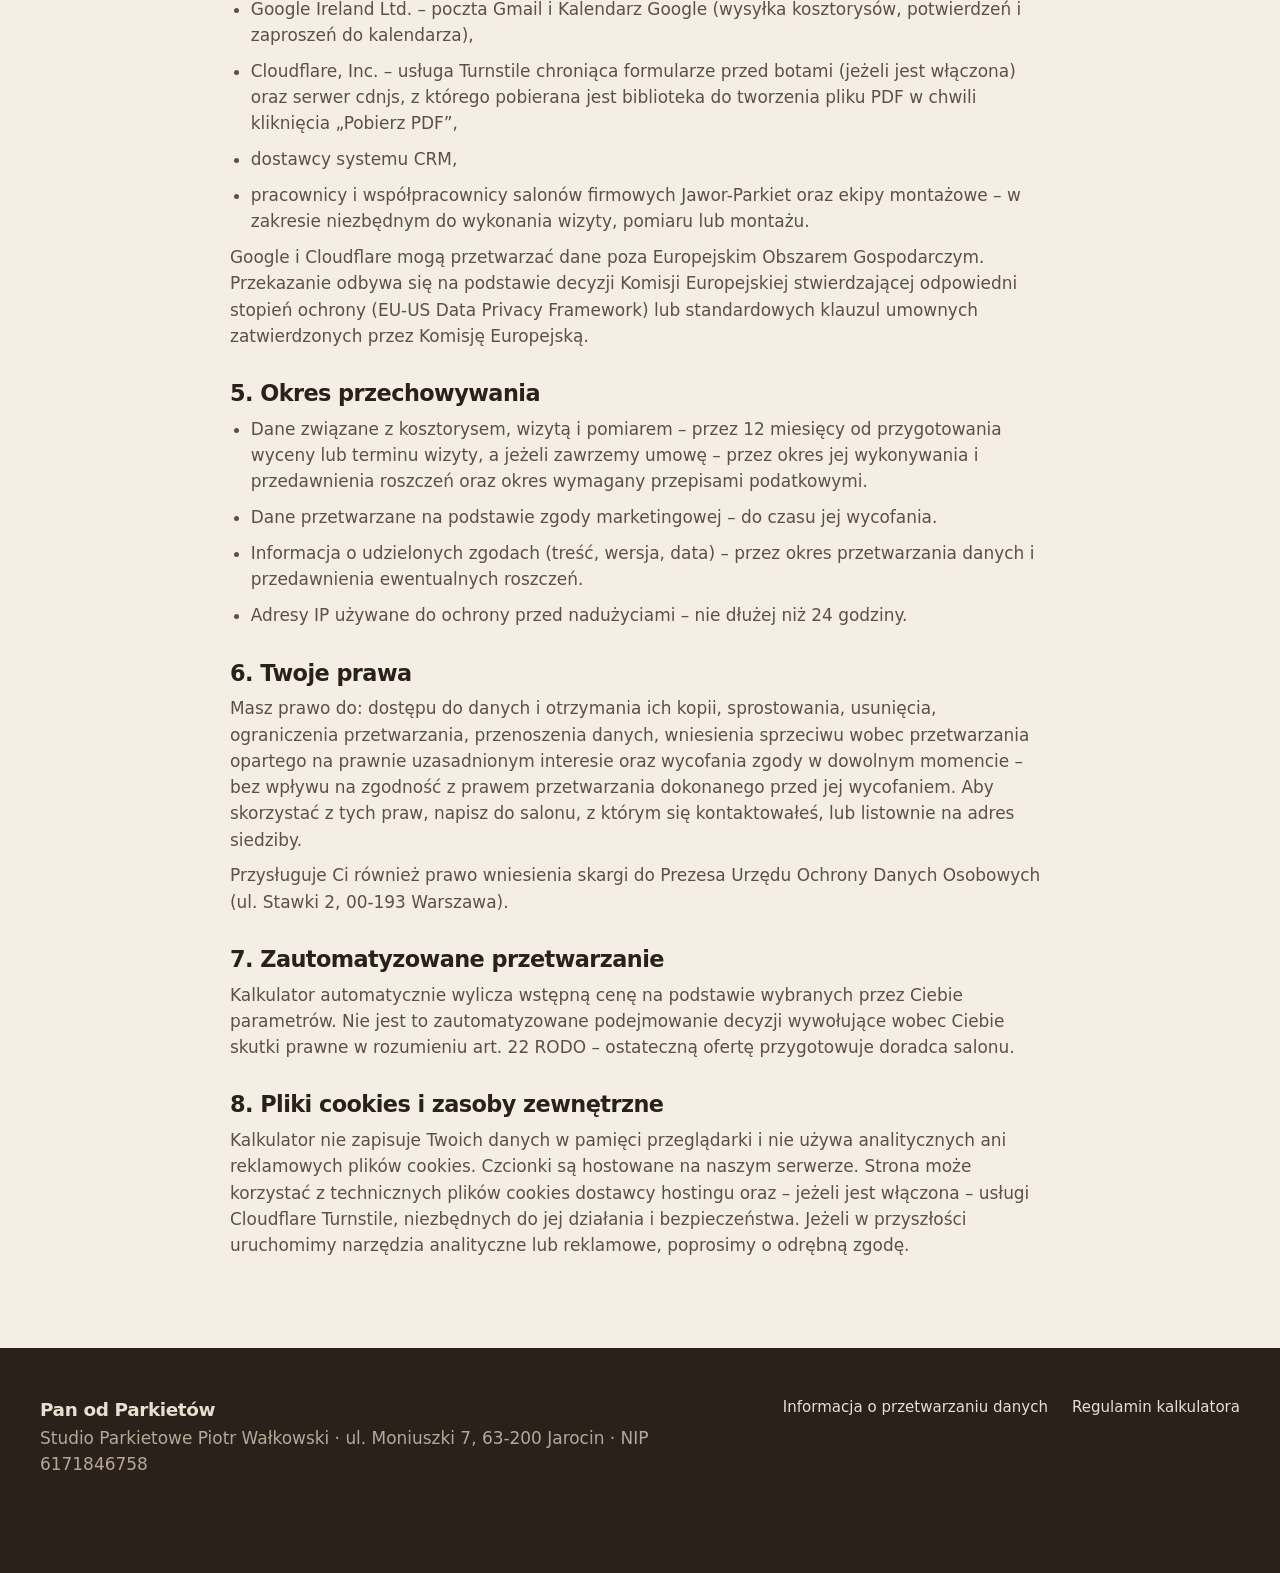
==== commit 859eb493: "Logo Jawor-Parkiet, nazwa Studio Parkietowe Piotr Wałkowski, nowy PDF kosztorysu (A4, 1 strona) Co-A" ====
--- a/polityka-prywatnosci.html
+++ b/polityka-prywatnosci.html
@@ -18,7 +18,7 @@
 <p class="meta muted">Klauzula informacyjna zgodna z art. 13 RODO · obowiązuje od 21 listopada 2026 r.</p>
 
 <h2>1. Administrator danych</h2>
-<p>Administratorem Twoich danych osobowych jest <b>Studio Parkietu Piotr Wałkowski</b>, ul. Moniuszki 7, 63-200 Jarocin, NIP 6171846758 (dalej: Administrator), prowadzący salony firmowe Jawor-Parkiet.</p>
+<p>Administratorem Twoich danych osobowych jest <b>Studio Parkietowe Piotr Wałkowski</b>, ul. Moniuszki 7, 63-200 Jarocin, NIP 6171846758 (dalej: Administrator), prowadzący salony firmowe Jawor-Parkiet.</p>
 <p>W sprawach danych osobowych możesz kontaktować się listownie na adres siedziby albo e-mailowo z salonem, w którym złożono zapytanie:</p>
 <ul>
 <li>Salon Poznań, Centrum Handlowe M1, ul. Szwajcarska 14, 61-285 Poznań – <a href="mailto:jaworparkiet.poznan@gmail.com">jaworparkiet.poznan@gmail.com</a>, tel. <a href="tel:+48510244220">510 244 220</a></li>
@@ -70,7 +70,7 @@
 
 </div></main>
 <footer class="footer"><div class="wrap footer__in">
-  <div><span class="brand__name">Pan od Parkietów</span><p class="muted">Studio Parkietu Piotr Wałkowski · ul. Moniuszki 7, 63-200 Jarocin · NIP 6171846758</p></div>
+  <div><span class="brand__name">Pan od Parkietów</span><p class="muted">Studio Parkietowe Piotr Wałkowski · ul. Moniuszki 7, 63-200 Jarocin · NIP 6171846758</p></div>
   <div class="footer__links"><a href="polityka-prywatnosci.html">Informacja o przetwarzaniu danych</a><a href="regulamin.html">Regulamin kalkulatora</a></div>
 </div></footer>
 </body></html>
--- a/style.css
+++ b/style.css
@@ -38,7 +38,11 @@
 /* topbar */
 .topbar{position:sticky;top:0;z-index:30;background:rgba(244,238,228,.88);backdrop-filter:blur(10px);border-bottom:1px solid var(--line)}
 .topbar__in{display:flex;align-items:center;gap:1.5rem;height:64px}
-.brand{text-decoration:none;display:flex;flex-direction:column;line-height:1.1;margin-right:auto}
+.brand{text-decoration:none;display:flex;align-items:center;gap:.85rem;line-height:1.1;margin-right:auto}
+.brand__txt{display:flex;flex-direction:column;padding-left:.85rem;border-left:1px solid var(--line, #ddd2c1)}
+.brand__jp{height:44px;width:auto;flex:none}
+.footer__jp{display:block;height:48px;width:auto;margin-bottom:.9rem;opacity:.95}
+.quote__jp{height:36px;width:auto;display:block;flex-basis:100%;max-width:max-content;margin-bottom:.2rem}
 .brand__name{font-family:var(--serif);font-size:1.15rem;font-weight:700;letter-spacing:-.02em}
 .brand__sub{font-size:var(--t-xs);color:var(--ink2)}
 .topnav{display:flex;gap:1.5rem;font-size:var(--t-sm)} .topnav a{text-decoration:none;color:var(--ink2)} .topnav a:hover{color:var(--ink)}
@@ -51,7 +55,7 @@
 .hero__cta{display:flex;flex-wrap:wrap;gap:.75rem}
 .micro{margin-top:1rem;font-size:var(--t-sm);color:var(--ink2)}
 .hero__media{position:relative;border-radius:var(--r);overflow:hidden;aspect-ratio:4/5;box-shadow:0 30px 60px -30px rgba(42,33,27,.45)}
-.hero__media img{width:100%;height:100%;object-fit:cover;object-position:50% 20%}
+.hero__media img{width:100%;height:100%;object-fit:cover;object-position:50% 65%}
 .hero__tag{position:absolute;left:1rem;bottom:1rem;background:var(--paper);border-radius:var(--r-s);padding:.6rem .9rem;font-size:var(--t-xs);color:var(--ink2);display:flex;flex-direction:column}
 .hero__tag span{font-family:var(--serif);font-size:1rem;font-weight:600;color:var(--ink)}
 
@@ -319,3 +323,71 @@
 .wood--cls{height:64px;margin-bottom:.15rem}
 .summary__swatch,.quote__vis{background-size:cover;background-position:center}
 .summary__swatch .picto,.quote__vis .picto{opacity:.85}
+
+/* wizyta domowa z wzornikami */
+.visit{background:var(--green2);color:#f4eee4;padding:clamp(4rem,8vw,7rem) 0;overflow:hidden}
+.visit__grid{display:grid;grid-template-columns:minmax(0,4fr) minmax(0,5fr) minmax(0,3fr);grid-template-areas:'s t i';gap:clamp(2rem,4vw,3.5rem);align-items:center}
+.visit__samples{grid-area:s}.visit__grid>div:not(.visit__samples){grid-area:t}.visit__ig{grid-area:i}
+@media (max-width:1100px){.visit__grid{grid-template-columns:minmax(0,5fr) minmax(0,7fr);grid-template-areas:'s t' 'i t'}.visit__ig{max-width:300px}}
+.visit h2{color:#fbf8f2;text-wrap:balance}
+.visit__lead{margin-top:1rem;color:#dcd3c4;max-width:60ch}
+.visit__pts{list-style:none;padding:0;margin:1.2rem 0 1.6rem;display:grid;gap:.45rem}
+.visit__pts li{padding-left:1.6rem;position:relative;color:#f4eee4}
+.visit__pts li::before{content:"";position:absolute;left:0;top:.55em;width:.75rem;height:.75rem;border-radius:3px;background:var(--brass)}
+.visit__samples{position:relative;aspect-ratio:1/1;max-width:440px;width:100%;margin-inline:auto}
+.sample{position:absolute;width:62%;background:#fbf8f2;padding:.6rem .6rem 0;border-radius:6px;box-shadow:0 24px 40px rgba(0,0,0,.35)}
+.sample img{display:block;width:100%;aspect-ratio:1/1;object-fit:cover;border-radius:3px}
+.sample figcaption{font-size:var(--t-xs);color:#2a211b;padding:.5rem .1rem .6rem;font-weight:600}
+.sample--a{left:0;top:4%;transform:rotate(-6deg)}
+.sample--b{right:0;bottom:2%;transform:rotate(5deg)}
+.btn--light{background:var(--brass);border-color:var(--brass);color:#fff} .btn--light:hover{background:#94703c}
+.samples{border:0;padding:0;margin:.4rem 0 0}
+.samples legend{font-weight:600;margin-bottom:.4rem}
+@media (max-width:760px){.visit__grid{grid-template-columns:1fr;grid-template-areas:'t' 's' 'i'}.visit__samples{max-width:320px}}
+@media print{.visit{display:none!important}}
+
+/* Instagram Piotra w sekcji wizyty */
+.ig-card{display:block;max-width:340px;width:100%;margin-inline:auto;background:#fbf8f2;border-radius:10px;padding:.7rem .7rem 0;box-shadow:0 26px 50px rgba(0,0,0,.35);transform:rotate(-2.5deg);text-decoration:none;color:#2a211b;transition:transform .25s ease}
+.ig-card:hover,.ig-card:focus-visible{transform:rotate(0) translateY(-4px)}
+.ig-card img{display:block;width:100%;aspect-ratio:1/1;object-fit:cover;object-position:50% 20%;border-radius:6px}
+.ig-card__bar{display:flex;align-items:center;gap:.7rem;padding:.8rem .2rem .9rem}
+.ig-card__bar b{display:block;font-size:1rem}
+.ig-card__bar small{display:block;font-size:var(--t-xs);color:#62564b}
+.ig-card__bar>span:nth-child(2){min-width:0}
+.ig-card__bar b{white-space:nowrap;font-size:.95rem}
+.ig-card__ico{width:30px;height:30px;flex:none;color:#c13584}
+.ig-card__go{margin-left:auto;font-weight:600;font-size:var(--t-xs);color:var(--green);white-space:nowrap}
+@media (prefers-reduced-motion:reduce){.ig-card{transition:none}}
+@media (max-width:760px){.ig-card{max-width:320px}}
+
+/* PDF kosztorysu – osobny układ A4 (190 mm), renderowany poza ekranem */
+.pdfhost{position:fixed;left:-10000px;top:0;width:718px;background:#fff;z-index:-1}
+.pdfdoc{width:718px;padding:0;background:#fff;color:#2a211b;font:13px/1.45 Inter,Arial,sans-serif}
+.pdfdoc__top{display:flex;justify-content:space-between;align-items:center;gap:20px;padding-bottom:14px;border-bottom:2px solid #2a211b}
+.pdfdoc__logo{height:58px;width:auto}
+.pdfdoc__firm{display:flex;flex-direction:column;text-align:right;font-size:11.5px;color:#5d5147;line-height:1.5}
+.pdfdoc__firm b{font-size:14px;color:#2a211b}
+.pdfdoc__head{display:flex;justify-content:space-between;align-items:flex-end;gap:16px;margin:18px 0 14px}
+.pdfdoc__eye{margin:0;font-size:10.5px;letter-spacing:.14em;text-transform:uppercase;color:#a9824a;font-weight:700}
+.pdfdoc__head h1{margin:4px 0 0;font-size:24px;line-height:1.15}
+.pdfdoc__meta{display:flex;flex-direction:column;text-align:right;font-size:11.5px;color:#5d5147;white-space:nowrap}
+.pdfdoc__meta b{color:#2a211b}
+.pdfdoc__spec{display:flex;gap:16px;align-items:center;background:#f6f1e8;border-radius:8px;padding:12px}
+.pdfdoc__spec img,.pdfdoc__spec i{width:112px;height:112px;object-fit:cover;border-radius:6px;flex:none;display:block}
+.pdfdoc__spec dl{display:grid;grid-template-columns:auto 1fr;gap:3px 14px;margin:0;font-size:12.5px}
+.pdfdoc__spec dt{color:#5d5147}.pdfdoc__spec dd{margin:0;font-weight:600}
+.pdfdoc__t{width:100%;border-collapse:collapse;margin:14px 0 4px}
+.pdfdoc__t td{padding:8px 0;border-bottom:1px solid #e5dccd;vertical-align:top}
+.pdfdoc__t td:last-child{text-align:right;white-space:nowrap;font-weight:600;padding-left:16px}
+.pdfdoc__t small{display:block;color:#5d5147;font-size:11px;font-weight:400}
+.pdfdoc__t tr.sub td{font-weight:700}
+.pdfdoc__t tfoot td{border:0;padding-top:12px;font-size:16px;font-weight:700}
+.pdfdoc__t tfoot td:last-child{font-size:22px;color:#2d4a3a}
+.pdfdoc__cols{display:grid;grid-template-columns:1fr 1fr;gap:12px;margin-top:10px}
+.pdfdoc__cols>div{background:#f6f1e8;border-radius:8px;padding:10px 12px;font-size:11.5px}
+.pdfdoc__cols b{display:block;font-size:12.5px;margin-bottom:4px}
+.pdfdoc__cols p{margin:2px 0}.pdfdoc__cols .m{color:#5d5147}
+.pdfdoc__disc{margin:12px 0 0;font-size:10.5px;color:#5d5147}
+.pdfdoc__foot{margin-top:14px;padding-top:8px;border-top:1px solid #e5dccd;font-size:10px;color:#8a7f74;text-align:center}
+
+@media (max-width:600px){.brand__jp{height:32px}.brand{gap:.6rem}.brand__txt{padding-left:.6rem}.brand__sub{display:none}}
